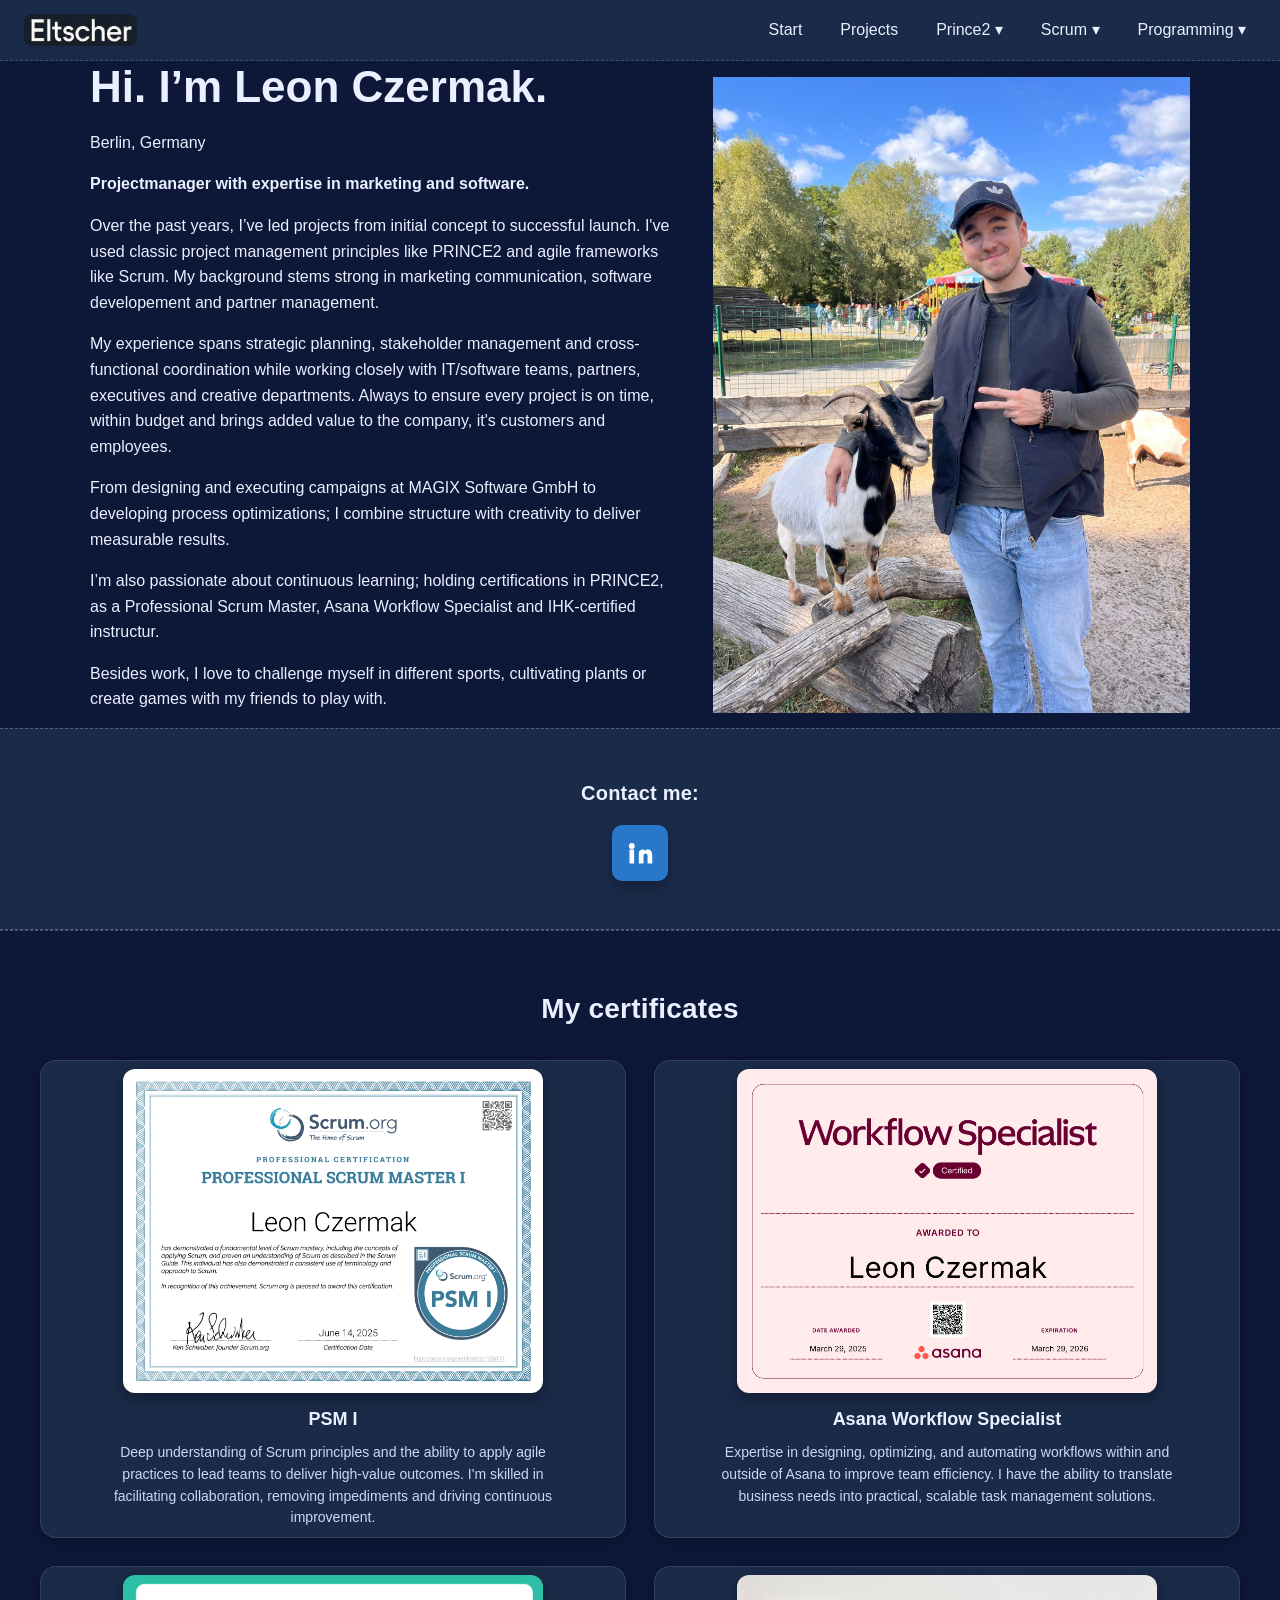
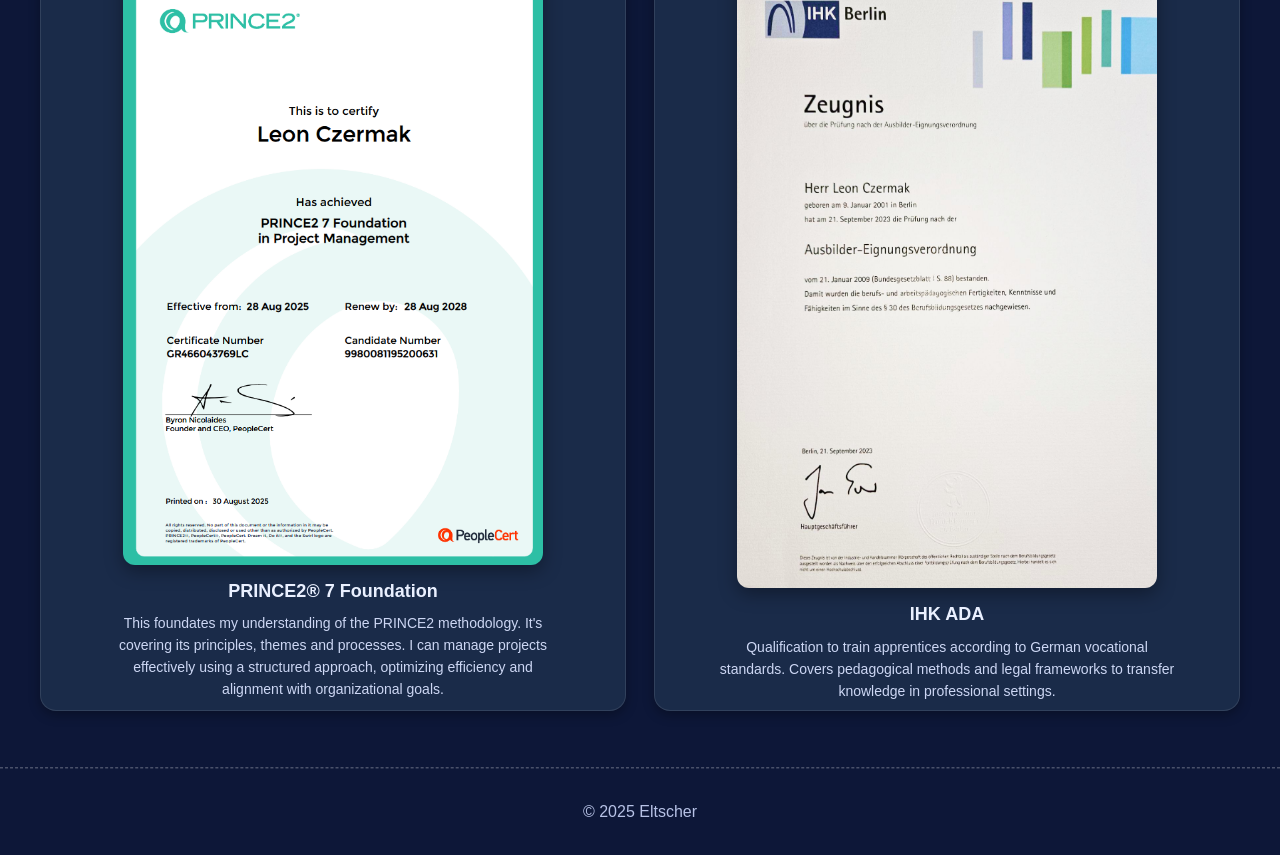
==== index.html @ be559199 "Add files via upload" ====
<!DOCTYPE html><html lang="en"><head><meta charset="utf-8"><meta name="viewport" content="width=device-width,initial-scale=1">
<title>Eltscher — Start</title><link rel="stylesheet" href="style.css"></head><body>
<link rel="stylesheet" href="https://cdnjs.cloudflare.com/ajax/libs/font-awesome/6.5.0/css/all.min.css">

  <header class="navbar">
    <div class="inner">
      <div class="brand">
        <img src="assets/logo.jpg" alt="Eltscher logo" class="logo">
      </div>
      <ul class="nav">
        <li><a href="index.html">Start</a></li>
        <li><a href="projects.html">Projects</a></li>
        <li class="dropdown"><a href="#">Prince2 ▾</a><div class="menu"><a href="prince2.html">Templates for Beginners</a></div></li>
        <li class="dropdown"><a href="#">Scrum ▾</a><div class="menu"><a href="scrum.html">Marketing Campaign</a></div></li>
        <li class="dropdown"><a href="#">Programming ▾</a><div class="menu"><a href="programming.html">Templates</a></div></li>
      </ul>
    </div>
  </header>

<section class="hero container">
  <div class="grid">
    <div>
      <h1>Hi. I’m Leon Czermak.</h1>
	  <p>Berlin, Germany</p>
      <p><strong>Projectmanager with expertise in marketing and software.</strong></p>
	  <p>Over the past years, I’ve led projects from initial concept to successful launch. I've used classic project management principles like PRINCE2 and agile frameworks like Scrum. My background stems strong in marketing communication, software developement and partner management.</p>
	  <p>My experience spans strategic planning, stakeholder management and cross-functional coordination while working closely with IT/software teams, partners, executives and creative departments. Always to ensure every project is on time, within budget and brings added value to the company, it's customers and employees.</p>
	  <p>From designing and executing campaigns at MAGIX Software GmbH to developing process optimizations; I combine structure with creativity to deliver measurable results.</p>
	  <p>I’m also passionate about continuous learning; holding certifications in PRINCE2, as a Professional Scrum Master, Asana Workflow Specialist and IHK-certified instructur.</p>
	  <p>Besides work, I love to challenge myself in different sports, cultivating plants or create games with my friends to play with. </p>
    </div>
    <div>
      <img src="assets/leon-photo.jpg" alt="Leon profile photo" width="100%" height="100%">
    </div>
  </div>
</section>
<section class="contact-section" aria-labelledby="contact-title">
  <div class="contact-inner">
    <h2 id="contact-title">Contact me:</h2>

    <a class="btn-linkedin"
       href="https://de.linkedin.com/in/leon-czermak"
       target="_blank" rel="noopener">
      <span class="sr-only"></span>
      <!-- LinkedIn icon (SVG) -->
      <svg viewBox="0 0 24 24" aria-hidden="true" width="100%" height="100%">
        <path d="M4.98 3.5a2.5 2.5 0 1 1 0 5.001 2.5 2.5 0 0 1 0-5zM3 9h4v12H3zM14.5 9c-2.21 0-3.5 1.265-3.5 3.004V21h4v-6.3c0-1.32.66-2.2 1.86-2.2 1.12 0 1.64.79 1.64 2.2V21h4v-6.9C22.5 10.67 21.16 9 18.86 9c-1.18 0-2.28.5-3.01 1.36V9h-1.35z"/>
      </svg>
    </a>
  </div>
</section>
<!-- Certificates Section -->
<section class="certs" aria-labelledby="certs-title">
  <div class="certs__inner">
    <h2 id="certs-title">My certificates</h2>

    <div class="certs__grid">
      <!-- PSM I -->
      <article class="cert">
        <img src="assets/cert-psm1.jpg" alt="Professional Scrum Master I certificate">
        <h3>PSM I</h3>
        <p>Deep understanding of Scrum principles and the ability to apply agile practices to lead teams to deliver high-value outcomes. I'm skilled in facilitating collaboration, removing impediments and driving continuous improvement.<p>
      </article>

      <!-- Asana Workflow Specialist -->
      <article class="cert">
        <img src="assets/cert-asana.jpg" alt="Asana Workflow Specialist certificate">
        <h3>Asana Workflow Specialist</h3>
        <p>Expertise in designing, optimizing, and automating workflows within and outside of Asana to improve team efficiency. I have the ability to translate business needs into practical, scalable task management solutions.<p>
      </article>

      <!-- PRINCE2 7 Foundation -->
      <article class="cert">
        <img src="assets/cert-prince2.jpg" alt="PRINCE2 7 Foundation certificate">
        <h3>PRINCE2® 7 Foundation</h3>
        <p>This foundates my understanding of the PRINCE2 methodology. It's covering its principles, themes and processes. I can manage projects effectively using a structured approach, optimizing efficiency and alignment with organizational goals.<p>
      </article>

      <!-- IHK ADA -->
      <article class="cert">
        <img src="assets/cert-ihk-ada.jpg" alt="IHK Ausbildereignungsprüfung (ADA) certificate">
        <h3>IHK ADA</h3>
        <p>Qualification to train apprentices according to German vocational standards. Covers pedagogical methods and legal frameworks to transfer knowledge in professional settings.<p>
      </article>
    </div>
  </div>
</section>
<footer>© 2025 Eltscher</footer></body></html>
---- style.css ----
:root{
  --bg:#0d1738;
  --bg-2:#1a2b49;
  --card:#10234f;
  --text:#eaf0ff;
  --muted:#b7c2e6;
  --gap:18px;
}
html { scroll-behavior: smooth; }
img { max-width: 100%; height: auto; display: block; }
html,body{margin:0;padding:0;background:var(--bg);color:var(--text);font-family:Helvetica Neue, Helvetica, Arial, sans-serif;line-height:1.6}
a{color:#cfe3ff;text-decoration:none}
a:hover{text-decoration:underline}
.container{max-width:1200px;margin:0 auto;padding:24px}
.navbar{position:sticky;top:0;background:var(--bg-2);border-bottom:1px dashed rgba(255,255,255,.15);z-index:50}
.navbar .inner{display:flex;align-items:center;justify-content:space-between;padding:14px 24px}
.brand{display:flex;align-items:center;gap:10px}
.brand .logo{height:32px;border-radius:8px}
.brand .name{font-weight:800;font-size:22px}
.nav{list-style:none;display:flex;gap:18px;margin:0;padding:0}
.nav a{color:var(--text);padding:8px 10px;border-radius:8px}
.nav a:hover{background:rgba(255,255,255,.06)}
.dropdown .menu{display:none;position:absolute;top:100%;left:0;background:var(--bg-2);padding:8px;border-radius:10px;border:1px solid rgba(255,255,255,.1)}
.dropdown:hover .menu{display:block}
.menu a{display:block;padding:8px 10px}
.hero{padding:60px 24px}
.hero .grid{display:grid;grid-template-columns:1.1fr .9fr;gap:40px;align-items:center}
.hero h1{font-size:44px;line-height:1.2;margin:0 0 10px}
.section{padding:40px 24px;border-top:1px dashed rgba(255,255,255,.12)}
.section h2{font-size:34px;margin:0 0 18px;text-align:center}
.lead{max-width:900px;margin:0 auto 26px;color:var(--muted);text-align:center}
.grid{display:grid;gap:var(--gap)}
.grid.cards{grid-template-columns:repeat(auto-fit,minmax(280px,1fr))}
.card{background:var(--card);border:1px solid rgba(255,255,255,.08);border-radius:14px;padding:18px;box-shadow:0 6px 20px rgba(0,0,0,.2)}
.card img{width:100%;border-radius:12px;display:block;margin-bottom:12px}
.list{padding-left:18px}
.gallery{display:grid;gap:10px}
.row-3{grid-template-columns:repeat(3,1fr)}
.row-2{grid-template-columns:repeat(2,1fr)}
footer{padding:30px 24px;text-align:center;color:var(--muted);border-top:1px dashed rgba(255,255,255,.12)}
.nav > li {
  position: relative;
}

.navbar { overflow: visible; }

.dropdown .menu{
  position: absolute;
  top: 100%;                   
  right: 0;                  
  left: auto;      
  z-index: 1000;

  background: #1a2b49;
  border: 1px solid rgba(255,255,255,.12);
  border-radius: 10px;
  padding: 8px;
  min-width: 220px;
  display: none;  
}

.dropdown:hover .menu { display: block; }

.dropdown .menu a{
  display:block;
  padding: 8px 10px;
  white-space: nowrap;
}
.contact-section{
  background:#1a2b49;
  color:#eaf0ff;
  padding:48px 16px;
  border-top:1px dashed rgba(255,255,255,.25);
  border-bottom:1px dashed rgba(255,255,255,.25);
  font-family:Helvetica Neue, Helvetica, Arial, sans-serif;
}
.contact-inner{
  max-width:1100px;
  margin:0 auto;
  text-align:center;
}
.contact-section h2{
  margin:0 0 16px;
  font-size:20px;
  font-weight:700;
  letter-spacing:.2px;
}

/* LinkedIn button */
.btn-linkedin{
  display:inline-flex;
  align-items:center;
  justify-content:center;
  width:56px; height:56px;
  border-radius:10px;
  background:#2977c9;               /* LinkedIn blue */
  box-shadow:0 6px 14px rgba(0,0,0,.25);
  transition:transform .15s ease, box-shadow .2s ease, background .2s ease;
}
.btn-linkedin:hover{ transform:translateY(-1px); box-shadow:0 10px 18px rgba(0,0,0,.32); }
.btn-linkedin:active{ transform:translateY(0); }
.btn-linkedin:focus{ outline:2px solid #cfe3ff; outline-offset:2px; }
.btn-linkedin svg{ width:28px; height:28px; fill:#fff; }

.sr-only{
  position:absolute !important;
  width:1px; height:1px;
  padding:0; margin:-1px;
  overflow:hidden; clip:rect(0,0,0,0);
  white-space:nowrap; border:0;
}
.certs{
  background:#0d1738;
  color:#eaf0ff;
  border-top:1px dashed rgba(255,255,255,.25);
  border-bottom:1px dashed rgba(255,255,255,.25);
  padding:56px 16px;
  font-family:Helvetica Neue,Helvetica,Arial,sans-serif;
}
.certs__inner{
  max-width:1200px;
  margin:0 auto;
}
.certs h2{
  text-align:center;
  margin:0 0 28px;
  font-size:28px;
  letter-spacing:.2px;
}
.certs__grid{
  display:grid;
  gap:28px;
  grid-template-columns:repeat(2, minmax(280px,1fr));
}
.cert{
  text-align:center;
  padding:8px 12px;
}
.cert img{
  width:100%;
  max-width:420px;            
  height:auto;
  display:block;
  margin:0 auto 12px;
  border-radius:8px;
  box-shadow:0 6px 18px rgba(0,0,0,.35);
  background:#1a2b49;        
}
.cert h3{
  margin:8px 0 8px;
  font-size:18px;
}
.cert p{
  margin:0 auto;
  max-width:460px;
  color:#cdd7f4;
  font-size:14px;
  line-height:1.55;
}

@media (max-width: 820px){
  .certs__grid{ grid-template-columns:1fr; }
  .cert img{ max-width:520px; }
}
.projects-wrap{
  font-family:Helvetica Neue, Helvetica, Arial, sans-serif;
  color:#eaf0ff;
  background:#0d1738;
}

.projects-hero{
  padding:48px 16px 24px;
  border-bottom:1px dashed rgba(255,255,255,.22);
  text-align:center;
}
.projects-hero h1{
  margin:0;
  font-size:40px;
  font-weight:800;
}

.proj-section{
  padding:40px 16px 56px;
  border-bottom:1px dashed rgba(255,255,255,.18);
}
.section-title{
  text-align:center;
  font-size:28px;
  margin:0 auto 26px;
}

.project-grid-2,
.project-grid-3{
  max-width:1200px;
  margin:0 auto;
  display:grid;
  gap:28px;
}
.project-grid-2{ grid-template-columns: repeat(2, minmax(280px, 1fr)); }
.project-grid-3{ grid-template-columns: repeat(3, minmax(240px, 1fr)); }

.project-card{
  background:#1a2b49;
  border:1px solid rgba(255,255,255,.1);
  border-radius:12px;
  padding:18px;
  box-shadow:0 6px 18px rgba(0,0,0,.25);
}
.project-card img{
  width:100%;
  height:auto;
  display:block;
  border-radius:8px;
  margin-bottom:12px;
}
.project-card h3{
  margin:6px 0 10px;
  font-size:20px;
}
.project-card h3 a{ color:#eaf0ff; text-decoration:underline; }

.bullet{
  margin:0;
  padding-left:20px;
  color:#cdd7f4;
  line-height:1.55;
}

/* Feature block (Other) */
.project-feature{
  max-width:1200px;
  margin:0 auto;
  text-align:center;
}
.project-feature img{
  width:100%;
  max-width:1100px;
  margin:0 auto 16px;
  display:block;
  border-radius:10px;
  box-shadow:0 8px 24px rgba(0,0,0,.3);
}
.project-feature h3{
  margin:8px 0 14px;
  font-size:22px;
}
.project-feature h3 a{ color:#eaf0ff; text-decoration:underline; }
.project-feature .bullet{
  max-width:980px;
  margin:0 auto;
  text-align:left;
}

/* Responsive */
@media (max-width: 1100px){
  .project-grid-3{ grid-template-columns: repeat(2, minmax(240px, 1fr)); }
}
@media (max-width: 740px){
  .project-grid-2{ grid-template-columns: 1fr; }
  .project-grid-3{ grid-template-columns: 1fr; }
  .projects-hero h1{ font-size:32px; }
}
.p2-wrap{
  font-family:Helvetica Neue, Helvetica, Arial, sans-serif;
  color:#eaf0ff;
  background:#0d1738;
}

.p2-hero{
  padding:48px 16px 24px;
  border-bottom:1px dashed rgba(255,255,255,.22);
  text-align:center;
}
.p2-hero h1{
  margin:0 0 10px;
  font-size:40px;
  font-weight:800;
}
.p2-lead{
  max-width:1050px;
  margin:0 auto;
  color:#cfd8f3;
  line-height:1.6;
}

.p2-row{
  display:grid;
  grid-template-columns: 1fr 1fr;
  gap:28px;
  max-width:1200px;
  padding:36px 16px 48px;
  margin:0 auto;
  border-bottom:1px dashed rgba(255,255,255,.14);
}

.p2-box{
  background:#1a2b49;
  border:1px solid rgba(255,255,255,.1);
  border-radius:12px;
  padding:18px;
  box-shadow:0 6px 18px rgba(0,0,0,.28);
}

.p2-media{
  text-align:center;
}
.p2-media img{
  width:100%;
  height:auto;
  display:block;
  border-radius:10px;
  box-shadow:0 8px 22px rgba(0,0,0,.35);
  margin:0 0 12px;
}
.p2-media figcaption{ margin-top:8px; }

.p2-note h2.p2-subtitle{
  margin:6px 0 10px;
  font-size:22px;
}
.p2-note p{ color:#d6def7; }
.p2-note ol, .p2-note ul{
  margin:10px 0 12px;
  padding-left:20px;
  color:#d6def7;
  line-height:1.55;
}
.p2-footnote{
  font-size:13px;
  color:#b9c6ee;
}

.p2-divider{
  width:100%;
  border:0;
  border-top:1px dashed rgba(255,255,255,.14);
  margin:0;
}

/* Buttons */
.btn{
  display:inline-block;
  padding:10px 14px;
  border-radius:10px;
  text-decoration:none;
  font-weight:600;
  transition:transform .1s ease, box-shadow .2s ease, background .2s ease;
}
.btn:active{ transform:translateY(1px); }
.btn-primary{
  background:#2f75ff; color:#fff;
  box-shadow:0 6px 16px rgba(47,117,255,.35);
}
.btn-primary:hover{ background:#2464dd; }
.btn-secondary{
  background:#364b86; color:#fff;
  box-shadow:0 6px 16px rgba(0,0,0,.25);
}
.btn-secondary:hover{ background:#31467c; }

/* Responsive */
@media (max-width: 980px){
  .p2-row{ grid-template-columns:1fr; }
  .p2-hero h1{ font-size:34px; }
}


.scrum-wrap{
  font-family:Helvetica Neue, Helvetica, Arial, sans-serif;
  color:#eaf0ff;
  background:#0d1738;
   max-width: 1100px;
  margin: 0 auto;
  padding: 0 20px; 
}

.scrum-hero{
  padding:48px 16px 24px;
  border-bottom:1px dashed rgba(255,255,255,.22);
}
.scrum-hero h1{
  max-width: 1000px;
  margin: 0 auto;
  font-size:40px;
  font-weight:800;
}
.scrum-lead{
  max-width:1100px;
  color:#cfd8f3;
  line-height:1.6;
}

.scrum-section{
  padding:36px 16px 44px;
  border-bottom:1px dashed rgba(255,255,255,.16);
}
.scrum-section > h2{
  max-width: 1000px;
  margin: 0 auto;
  font-size:22px;
  font-weight:700;
}

.scrum-section h2 {
  margin-left: 0;  
  padding-left: 0; 
  font-size: 22px;
  font-weight: 700;
  display: block;
}

.scrum-section p,
.scrum-section ul,
.scrum-section ol {
  margin-left: 0;     
  padding-left: 0;
}
.sprint-grid {
  display: grid;
  grid-template-columns: repeat(auto-fit, minmax(280px, 1fr));
  gap: 24px;  ´
  margin-bottom: 40px; 
}
.sprint-card {
  background-color: #1a2b49;
  border-radius: 10px;
  padding: 20px;
  color: #fff;
}
.sprint-grid {
  display: grid;
  grid-template-columns: repeat(auto-fit, minmax(280px, 1fr));
  column-gap: 24px;  
  row-gap: 60px;
}

.scrum-grid-3,
.scrum-grid-2{
  max-width:1200px;
  margin:0 auto;
  display:grid;
  gap:24px;
    grid-template-columns: repeat(auto-fit, minmax(280px, 1fr));
  column-gap: 24px;  
  row-gap: 60px;
}
.scrum-grid-3{ grid-template-columns: repeat(3, minmax(240px, 1fr)); }
.scrum-grid-2{ grid-template-columns: repeat(2, minmax(240px, 1fr)); }

.scrum-card{
  background:#1a2b49;
  border:1px solid rgba(255,255,255,.1);
  border-radius:12px;
  padding:18px;
  box-shadow:0 6px 18px rgba(0,0,0,.28);
  display:flex;
  flex-direction:column;
}
.scrum-card h3{
  margin:6px 0 10px;
  font-size:24px;
  font-weight:800;
  min-height:48px;      
  display:flex; align-items:flex-end;
}

/* bullets */
.scrum-bullets{
  list-style:none;
  padding-left:0;
  margin:0;
  color:#d6def7;
  font-size:16px;              
  line-height:1.65;
}
.scrum-bullets li{
  position:relative;
  padding-left:18px;
  margin-bottom:8px;
}
.scrum-bullets li::before{
  content:"•";
  position:absolute; left:0; top:0;
  color:#8fa7e9; font-weight:700;
}

.scrum-chart{
  width:100%; height:auto; display:block;
  border-radius:8px;
  box-shadow:0 8px 22px rgba(0,0,0,.35);
  background:#0d1738;
}

@media (max-width: 1100px){
  .scrum-grid-3{ grid-template-columns: repeat(2, minmax(240px, 1fr)); }
  .scrum-hero h1{ font-size:34px; }
}
@media (max-width: 740px){
  .scrum-grid-3{ grid-template-columns: 1fr; }
  .scrum-grid-2{ grid-template-columns: 1fr; }
  .scrum-hero h1{ font-size:30px; }
}


.programming-templates {
  text-align: center;
  padding: 60px 20px;
}

.template-grid {
  display: grid;
  grid-template-columns: repeat(auto-fit, minmax(280px, 1fr));
  gap: 40px;
  margin-top: 40px;
}

.template-card {
  background: #1a2b49;
  border-radius: 12px;
  padding: 20px;
  text-align: center;
  color: #fff;
  box-shadow: 0 4px 12px rgba(0,0,0,0.3);
  transition: transform 0.2s ease-in-out;
}

.template-card:hover {
  transform: translateY(-5px);
}

.template-card img {
  width: 60px;
  margin-bottom: 15px;
}

.btn-download {
  display: inline-block;
  margin-top: 15px;
  padding: 10px 20px;
  background: #0d1738;
  color: #fff;
  border-radius: 6px;
  text-decoration: none;
  font-weight: bold;
  transition: background 0.3s;
}

.btn-download:hover {
  background: #2a3e6b;
}

.container, .projects-wrap, .scrum-wrap, .p2-wrap, .programming-templates {
  max-width: 1100px;
  margin: 0 auto;
  padding: 0 20px;
}

section h1, section h2, section h3,
.scrum-section h2, .project-card h3, .cert h3 {
  margin-left: 0;
  padding-left: 0;
}
section p, section ul, section ol,
.scrum-section p, .scrum-section ul, .scrum-section ol {
  margin-left: 0;
  padding-left: 0;
}

.card, .template-card, .project-card, .cert, .scrum-card, .p2-box {
  background: #1a2b49;
  color: #eaf0ff;
  border-radius: 16px;
  border: 1px solid rgba(255,255,255,.10);
  box-shadow: 0 4px 12px rgba(0,0,0,.30);
  transition: transform .2s ease, box-shadow .2s ease;
}
.card:hover, .template-card:hover, .project-card:hover,
.cert:hover, .scrum-card:hover, .p2-box:hover {
  transform: translateY(-6px);
  box-shadow: 0 10px 24px rgba(0,0,0,.45);
}

.card img, .template-card img, .project-card img, .cert img, .p2-media img {
  border-radius: 12px;
  transition: transform .3s ease;
}
.card img:hover, .template-card img:hover,
.project-card img:hover, .cert img:hover, .p2-media img:hover {
  transform: scale(1.03);
}

.project-card h3, .scrum-card h3 {
  margin: 8px 0 10px;
  font-weight: 700;
  min-height: 48px;              /* passt ggf. an */
  display: flex; align-items: flex-end;
}

.bullet, .project-card ul, .scrum-bullets, .p2-note ul, .p2-note ol {
  list-style: none;
  margin: 0;
  padding-left: 0;
  color: #d6def7;
  line-height: 1.6;
  font-size: 15px;
}
.bullet li, .project-card ul li, .scrum-bullets li,
.p2-note ul li, .p2-note ol li {
  position: relative;
  padding-left: 18px;
  margin-bottom: 8px;
}
.bullet li::before, .project-card ul li::before, .scrum-bullets li::before,
.p2-note ul li::before, .p2-note ol li::before {
  content: "•";
  position: absolute; left: 0; top: 0;
  color: #8fa7e9; font-weight: 700;
}

.navbar { overflow: visible; }
.nav > li { position: relative; }
.dropdown .menu{
  position: absolute;
  top: 100%;
  right: 0;         
  left: auto;
  z-index: 1000;
  background: #1a2b49;
  border: 1px solid rgba(255,255,255,.12);
  border-radius: 10px;
  padding: 8px;
  min-width: 220px;
  display: none;
}
.dropdown:hover .menu { display: block; }
.dropdown .menu a { display: block; padding: 8px 10px; white-space: nowrap; }


.sprint-grid, .scrum-grid-3, .scrum-grid-2, .project-grid-3, .project-grid-2 {
  display: grid;
  gap: 24px;            
}
.sprint-grid, .scrum-grid-3, .scrum-grid-2 {
  column-gap: 24px;
  row-gap: 60px;       
}


.btn, .btn-primary, .btn-secondary, .btn-download {
  display: inline-flex; align-items: center; justify-content: center;
  gap: 8px;
  padding: 10px 16px;
  border-radius: 999px;
  text-decoration: none;
  font-weight: 700;
  transition: background .25s ease, transform .15s ease, box-shadow .25s ease;
}
.btn-primary { background:#2f75ff; color:#fff; box-shadow:0 6px 16px rgba(47,117,255,.35); }
.btn-primary:hover { background:#2464dd; transform: translateY(-2px); }
.btn-secondary { background:#364b86; color:#fff; }
.btn-secondary:hover { background:#31467c; transform: translateY(-2px); }
.btn-download { background:#0d1738; color:#fff; }
.btn-download:hover { background:#2a3e6b; transform: translateY(-2px); }


i.fa, i.fas, i.fab, i.fa-solid, i.fa-regular, i.fa-brands {
  margin-right: 8px;     
  line-height: 1;
}

li i.fa, li i.fas, li i.fab { font-size: 0.95em; margin-right: 8px; }
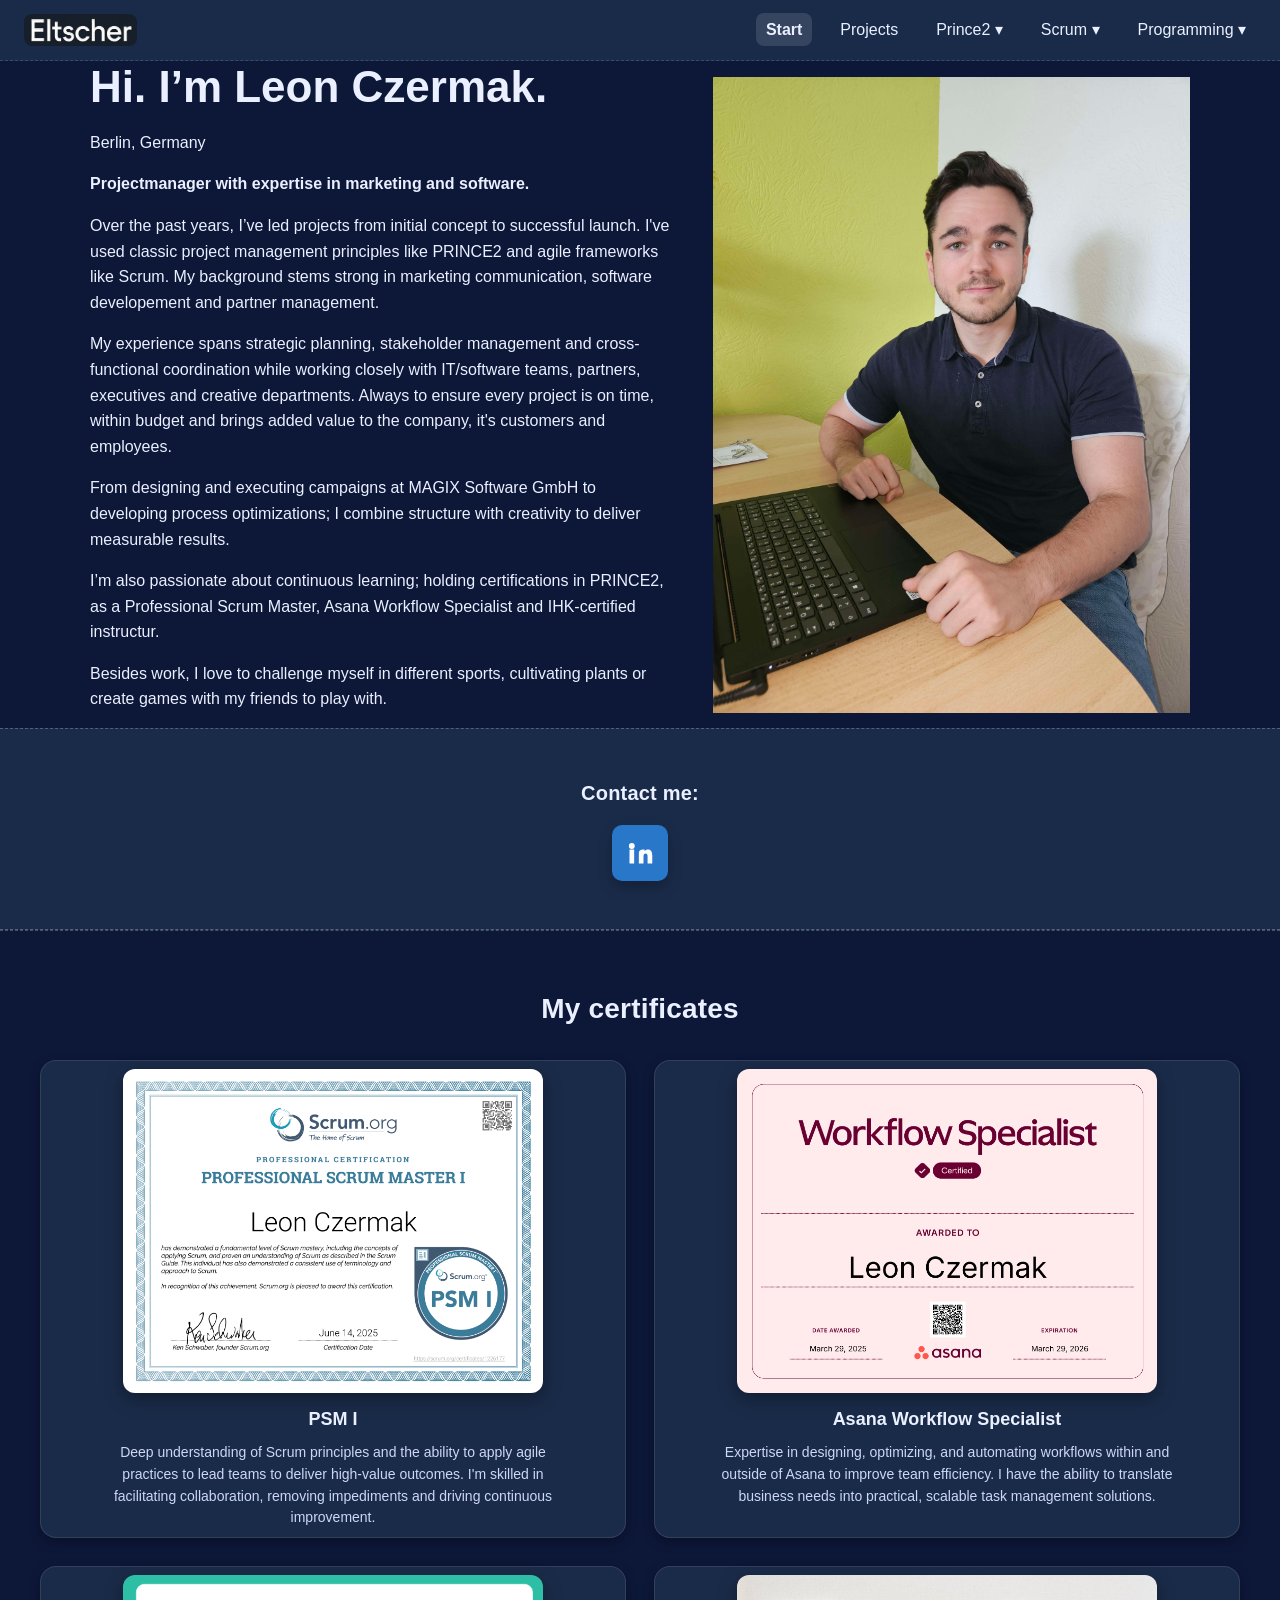
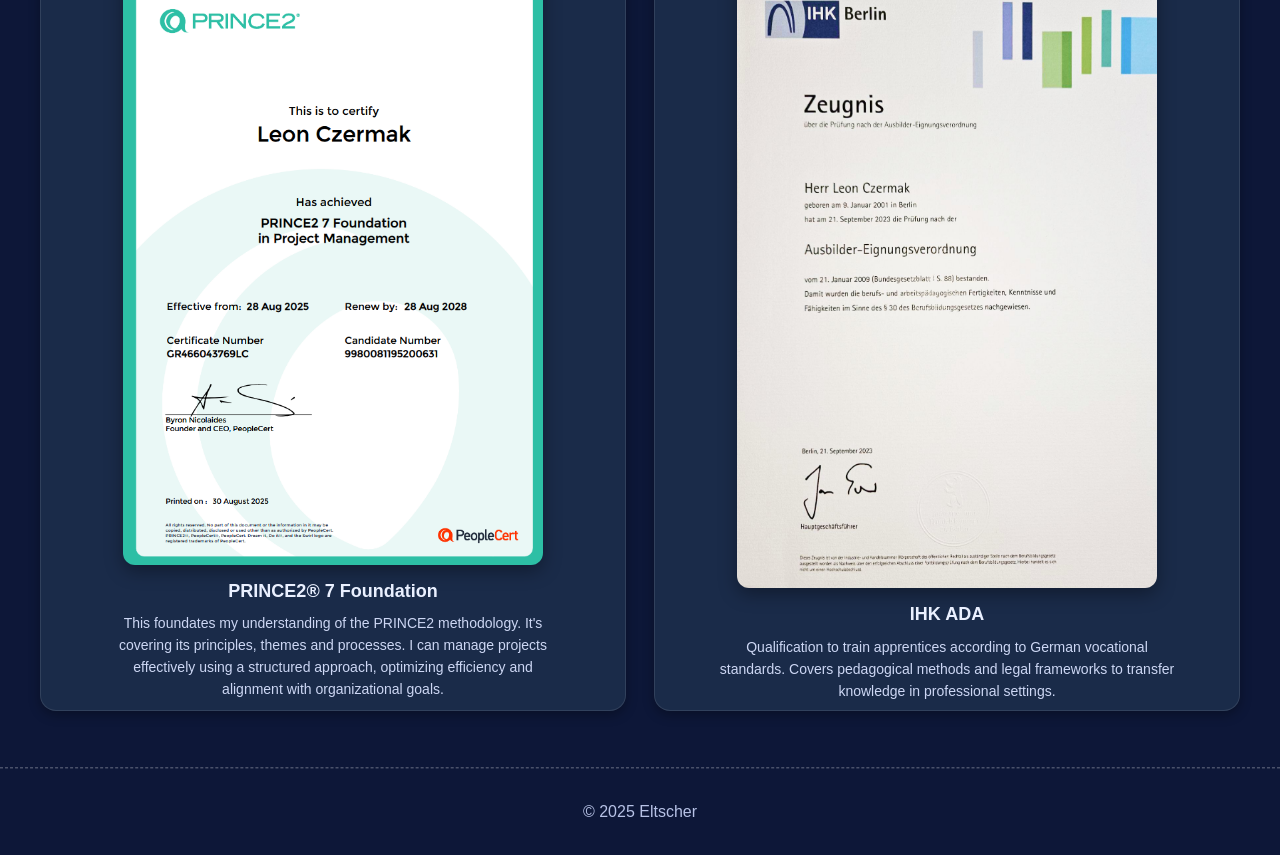
==== commit 3cd285e7: "Add files via upload" ====
--- a/index.html
+++ b/index.html
@@ -14,7 +14,7 @@
         <li class="dropdown"><a href="#">Scrum ▾</a><div class="menu"><a href="scrum.html">Marketing Campaign</a></div></li>
         <li class="dropdown"><a href="#">Programming ▾</a><div class="menu"><a href="programming.html">Templates</a></div></li>
       </ul>
-    </div>
+    </div> 
   </header>
 
 <section class="hero container">
@@ -85,4 +85,50 @@
     </div>
   </div>
 </section>
-<footer>© 2025 Eltscher</footer></body></html>+<footer>© 2025 Eltscher</footer>
+
+<script>
+  const observer = new IntersectionObserver((entries) => {
+    entries.forEach(e => {
+      if (e.isIntersecting) {
+        e.target.classList.add('visible');
+      }
+    });
+  }, { threshold: 0.15 });
+
+  document.querySelectorAll('.cert, .project-card, .scrum-card, .card')
+    .forEach(el => observer.observe(el));
+</script>
+<script>
+  document.querySelectorAll('.nav a').forEach(link => {
+    if (link.href === location.href) {
+      link.style.background = 'rgba(255,255,255,0.12)';
+      link.style.fontWeight = '700';
+    }
+  });
+</script>
+<script>
+  const h1 = document.querySelector('.hero h1');
+  const text = h1.textContent;
+  h1.textContent = '';
+  let i = 0;
+  const type = () => {
+    if (i < text.length) {
+      h1.textContent += text[i++];
+      setTimeout(type, 55);
+    }
+  };
+  type();
+</script>
+<button id="top-btn" onclick="window.scrollTo({top:0,behavior:'smooth'})"
+  style="position:fixed;bottom:28px;right:28px;display:none;
+         background:#2f75ff;color:#fff;border:none;border-radius:50%;
+         width:44px;height:44px;font-size:20px;cursor:pointer;z-index:999">↑</button>
+
+<script>
+  const btn = document.getElementById('top-btn');
+  window.addEventListener('scroll', () => {
+    btn.style.display = window.scrollY > 300 ? 'block' : 'none';
+  });
+</script>
+</body></html>
